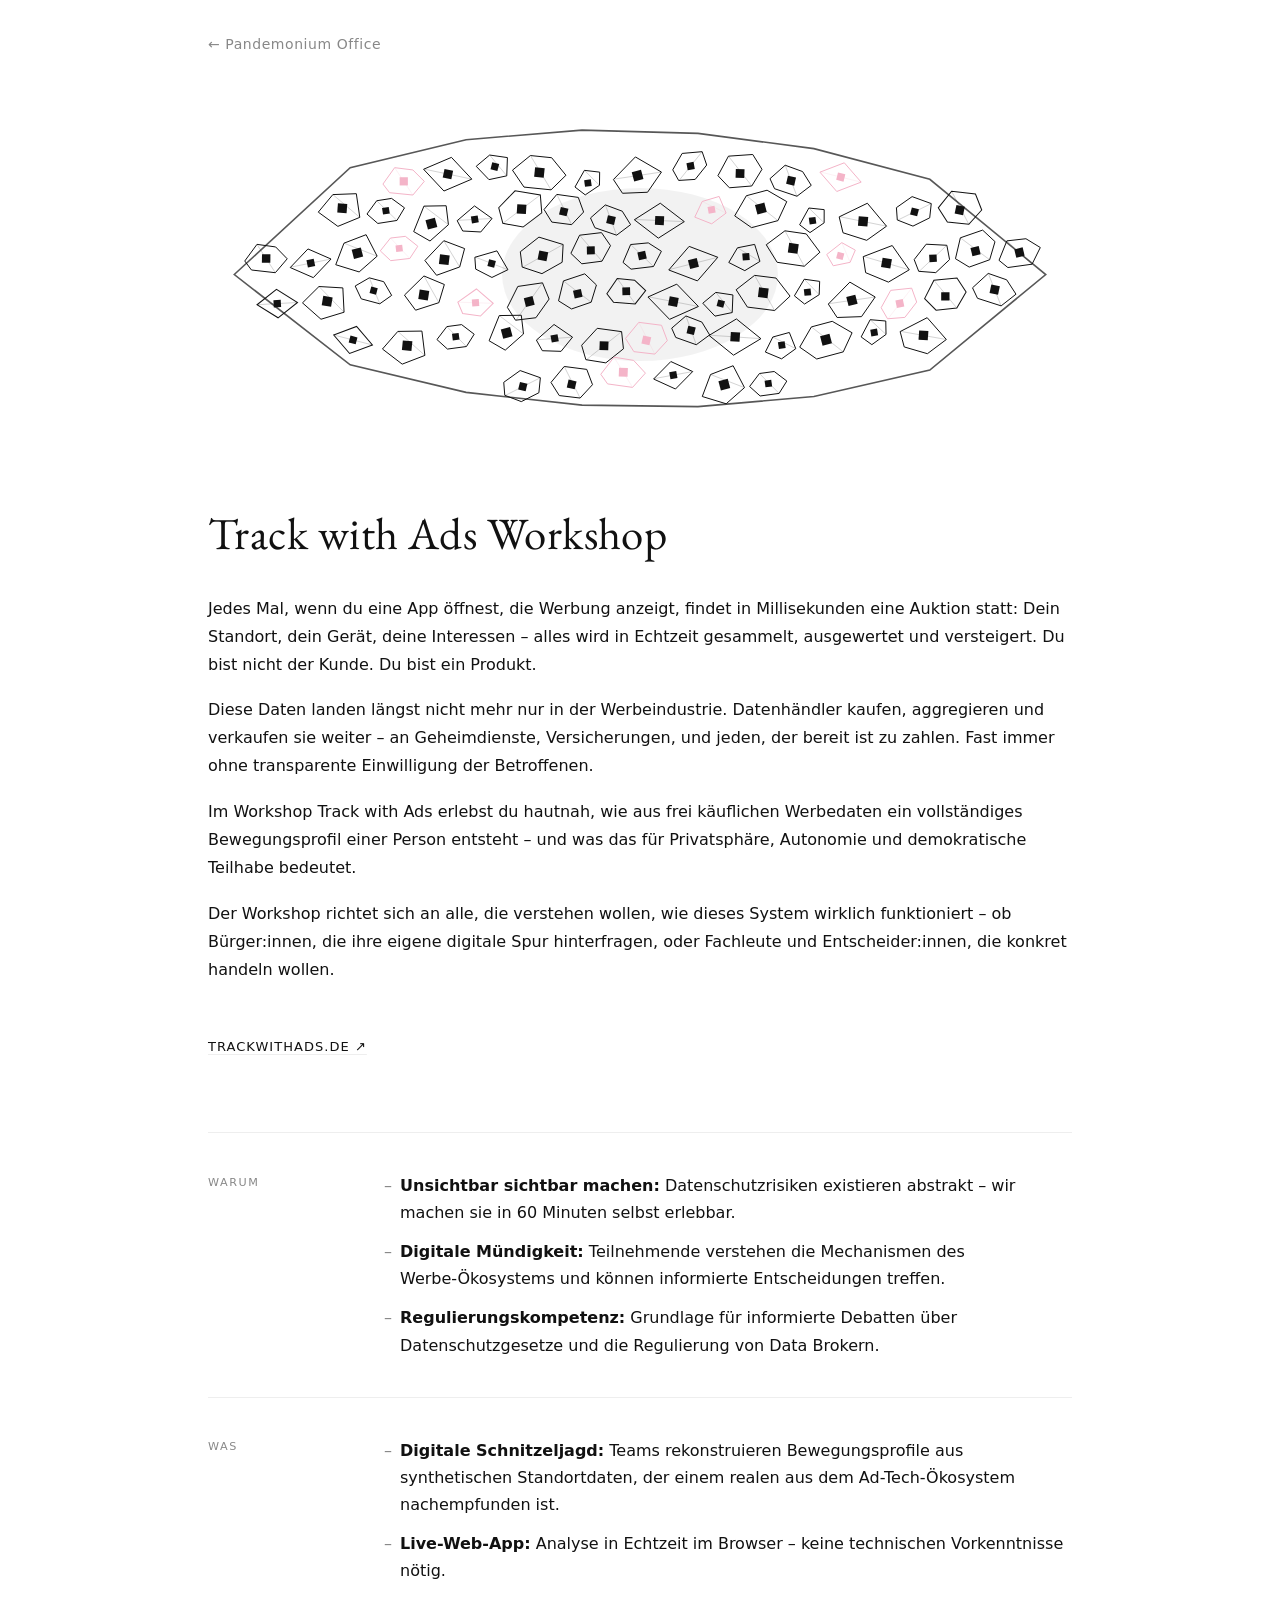
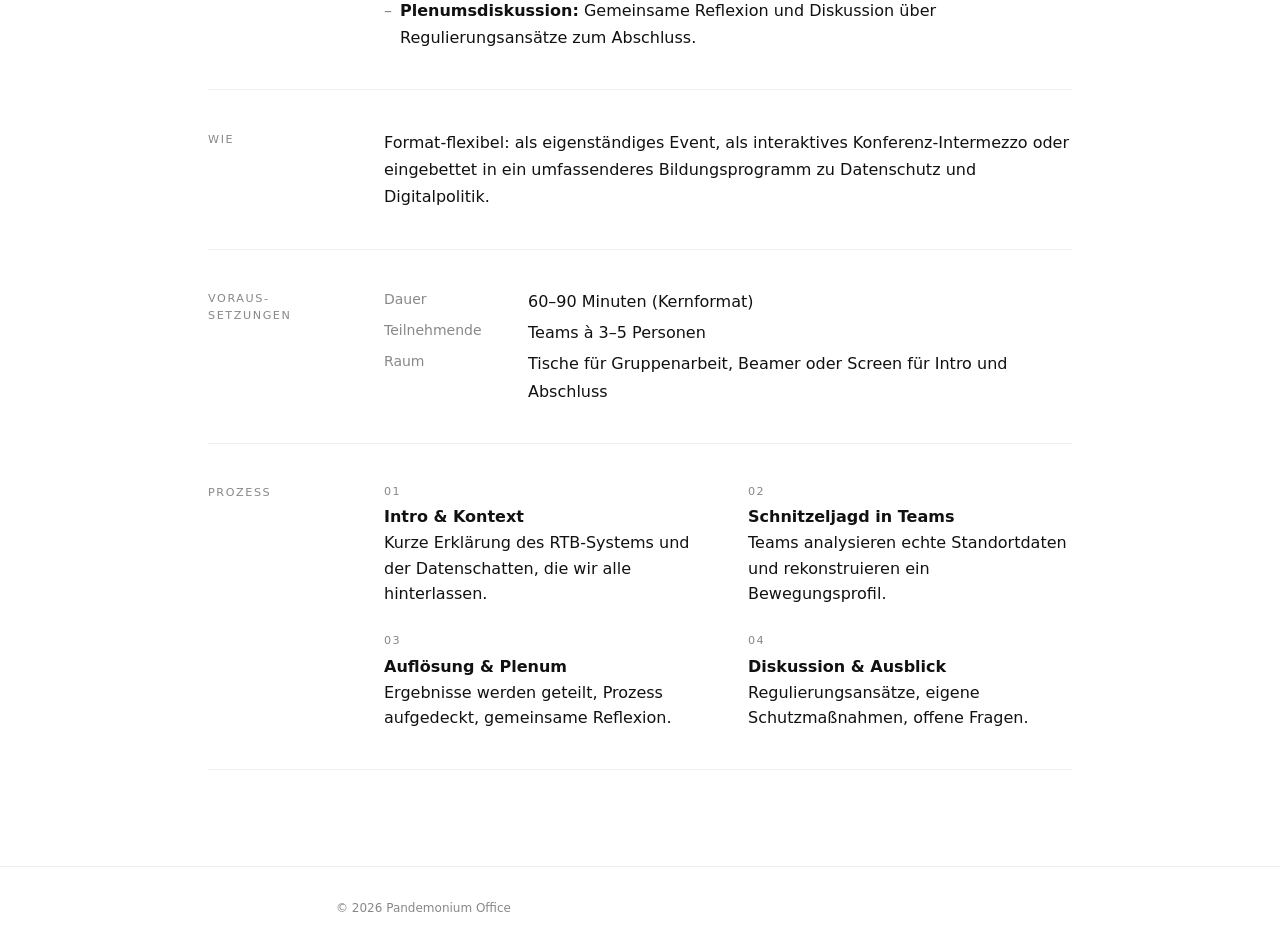
==== track-with-ads.html @ 125833d7 "Add track-with-ads workshop subpage with compound eye logo Co-Authored-By: Claude Sonnet 4.6 <norepl" ====
<!doctype html>
<html lang="de">
  <head>
    <meta charset="utf-8" />
    <meta name="viewport" content="width=device-width, initial-scale=1" />
    <meta name="theme-color" content="#ffffff" />
    <title>Track with Ads Workshop — Pandemonium Office</title>
    <meta
      name="description"
      content="Track with Ads Workshop — a hands-on encounter with online ad tracking by Pandemonium Office."
    />
    <link rel="icon" href="./assets/favicon.svg" type="image/svg+xml" />
    <link rel="preconnect" href="https://fonts.googleapis.com" />
    <link rel="preconnect" href="https://fonts.gstatic.com" crossorigin />
    <link
      href="https://fonts.googleapis.com/css2?family=EB+Garamond:ital,wght@0,400;0,500;1,400&display=swap"
      rel="stylesheet"
    />
    <link rel="stylesheet" href="./styles.css" />
    <style>
      @keyframes geo-eye-blink {
        0%, 86%, 100% { transform: scaleY(1); }
        90%, 93%      { transform: scaleY(0.04); }
        96%           { transform: scaleY(1); }
      }

      :root {
        --content-width: 58rem;
      }

      .project-page {
        min-height: 100svh;
        display: flex;
        flex-direction: column;
      }

      .project-header {
        padding: 2rem 2rem 0;
        max-width: var(--content-width);
        margin-inline: auto;
        width: 100%;
      }

      .back-link {
        font-size: 0.875rem;
        color: var(--text-muted);
        text-decoration: none;
        letter-spacing: 0.04em;
      }

      .back-link:hover,
      .back-link:focus-visible {
        color: var(--text);
      }

      .project-main {
        flex: 1;
        padding: 3rem 2rem 6rem;
        max-width: var(--content-width);
        margin-inline: auto;
        width: 100%;
      }

      .project-eye {
        margin: 0 auto 3.5rem;
        color: var(--text);
      }

      .project-title {
        font-family: var(--font-serif);
        font-size: clamp(1.6rem, 5vw, 2.8rem);
        font-weight: 400;
        letter-spacing: 0.01em;
        line-height: 1.15;
        margin: 0 0 2.2rem;
      }

      .project-body {
        line-height: 1.75;
        margin-bottom: 0;
      }

      .project-body p {
        margin: 0 0 1.1em;
      }

      .project-body p:last-child {
        margin-bottom: 0;
      }

      .project-link {
        display: inline-block;
        margin-top: 2.2rem;
        font-size: 0.8125rem;
        letter-spacing: 0.08em;
        text-transform: uppercase;
      }

      /* ── sections ───────────────────────────────── */

      .project-sections {
        margin-top: 4.5rem;
        border-top: 1px solid var(--border);
      }

      .project-section {
        display: grid;
        grid-template-columns: 8rem 1fr;
        gap: 0 3rem;
        padding: 2.4rem 0;
        border-bottom: 1px solid var(--border);
      }

      .section-label {
        font-size: 0.7rem;
        letter-spacing: 0.14em;
        text-transform: uppercase;
        color: var(--text-muted);
        margin: 0;
        font-family: var(--font);
        font-weight: 400;
        padding-top: 0.25em;
      }

      .section-content {
        min-width: 0;
      }

      .section-list {
        margin: 0;
        padding: 0;
        list-style: none;
        line-height: 1.7;
      }

      .section-list li {
        margin-bottom: 0.75em;
        padding-left: 1em;
        position: relative;
      }

      .section-list li:last-child {
        margin-bottom: 0;
      }

      .section-list li::before {
        content: "–";
        position: absolute;
        left: 0;
        color: var(--text-muted);
      }

      .section-text {
        margin: 0;
        line-height: 1.7;
      }

      .section-meta {
        margin: 0;
        padding: 0;
        list-style: none;
        line-height: 1.7;
      }

      .section-meta li {
        display: grid;
        grid-template-columns: 8.5rem 1fr;
        gap: 0 0.5rem;
        margin-bottom: 0.25em;
      }

      .section-meta li:last-child {
        margin-bottom: 0;
      }

      .meta-key {
        color: var(--text-muted);
        font-size: 0.875em;
      }

      .process-list {
        margin: 0;
        padding: 0;
        list-style: none;
        display: grid;
        grid-template-columns: 1fr 1fr;
        gap: 1.6rem 2.5rem;
      }

      .process-step {
        line-height: 1.6;
      }

      .process-step__num {
        display: block;
        color: var(--text-muted);
        font-size: 0.7rem;
        letter-spacing: 0.12em;
        margin-bottom: 0.35em;
        font-variant-numeric: tabular-nums;
      }

      .process-step__body {
        margin: 0;
      }

      @media (max-width: 600px) {
        .project-section {
          grid-template-columns: 1fr;
          gap: 0.75rem 0;
        }

        .process-list {
          grid-template-columns: 1fr;
        }

        .section-meta li {
          grid-template-columns: 1fr;
        }
      }
    </style>
  </head>
  <body>
    <div class="project-page">
      <header class="project-header">
        <a class="back-link" href="./">← Pandemonium Office</a>
      </header>

      <main class="project-main" id="main">
        <div class="project-eye" id="compound-eye-mount"></div>

        <h1 class="project-title">Track with Ads Workshop</h1>

        <div class="project-body">
          <p>
            Jedes Mal, wenn du eine App öffnest, die Werbung anzeigt, findet in Millisekunden eine
            Auktion statt: Dein Standort, dein Gerät, deine Interessen – alles wird in Echtzeit
            gesammelt, ausgewertet und versteigert. Du bist nicht der Kunde. Du bist ein Produkt.
          </p>
          <p>
            Diese Daten landen längst nicht mehr nur in der Werbeindustrie. Datenhändler kaufen,
            aggregieren und verkaufen sie weiter – an Geheimdienste, Versicherungen, und jeden, der
            bereit ist zu zahlen. Fast immer ohne transparente Einwilligung der Betroffenen.
          </p>
          <p>
            Im Workshop Track with Ads erlebst du hautnah, wie aus frei käuflichen Werbedaten ein
            vollständiges Bewegungsprofil einer Person entsteht – und was das für Privatsphäre,
            Autonomie und demokratische Teilhabe bedeutet.
          </p>
          <p>
            Der Workshop richtet sich an alle, die verstehen wollen, wie dieses System wirklich
            funktioniert – ob Bürger:innen, die ihre eigene digitale Spur hinterfragen, oder
            Fachleute und Entscheider:innen, die konkret handeln wollen.
          </p>
          <a
            class="project-link"
            href="https://www.trackwithads.de/"
            rel="noopener noreferrer"
          >trackwithads.de ↗</a>
        </div>

        <div class="project-sections">

          <section class="project-section">
            <h2 class="section-label">Warum</h2>
            <div class="section-content">
              <ul class="section-list">
                <li><strong>Unsichtbar sichtbar machen:</strong> Datenschutzrisiken existieren abstrakt – wir machen sie in 60 Minuten selbst erlebbar.</li>
                <li><strong>Digitale Mündigkeit:</strong> Teilnehmende verstehen die Mechanismen des Werbe-Ökosystems und können informierte Entscheidungen treffen.</li>
                <li><strong>Regulierungskompetenz:</strong> Grundlage für informierte Debatten über Datenschutzgesetze und die Regulierung von Data Brokern.</li>
              </ul>
            </div>
          </section>

          <section class="project-section">
            <h2 class="section-label">Was</h2>
            <div class="section-content">
              <ul class="section-list">
                <li><strong>Digitale Schnitzeljagd:</strong> Teams rekonstruieren Bewegungsprofile aus synthetischen Standortdaten, der einem realen aus dem Ad-Tech-Ökosystem nachempfunden ist.</li>
                <li><strong>Live-Web-App:</strong> Analyse in Echtzeit im Browser – keine technischen Vorkenntnisse nötig.</li>
                <li><strong>Plenumsdiskussion:</strong> Gemeinsame Reflexion und Diskussion über Regulierungsansätze zum Abschluss.</li>
              </ul>
            </div>
          </section>

          <section class="project-section">
            <h2 class="section-label">Wie</h2>
            <div class="section-content">
              <p class="section-text">Format-flexibel: als eigenständiges Event, als interaktives Konferenz-Intermezzo oder eingebettet in ein umfassenderes Bildungsprogramm zu Datenschutz und Digitalpolitik.</p>
            </div>
          </section>

          <section class="project-section">
            <h2 class="section-label">Voraus&shy;setzungen</h2>
            <div class="section-content">
              <ul class="section-meta">
                <li><span class="meta-key">Dauer</span><span>60–90 Minuten (Kernformat)</span></li>
                <li><span class="meta-key">Teilnehmende</span><span>Teams à 3–5 Personen</span></li>
                <li><span class="meta-key">Raum</span><span>Tische für Gruppenarbeit, Beamer oder Screen für Intro und Abschluss</span></li>
              </ul>
            </div>
          </section>

          <section class="project-section">
            <h2 class="section-label">Prozess</h2>
            <div class="section-content">
              <ol class="process-list">
                <li class="process-step">
                  <span class="process-step__num">01</span>
                  <p class="process-step__body"><strong>Intro &amp; Kontext</strong><br>Kurze Erklärung des RTB-Systems und der Datenschatten, die wir alle hinterlassen.</p>
                </li>
                <li class="process-step">
                  <span class="process-step__num">02</span>
                  <p class="process-step__body"><strong>Schnitzeljagd in Teams</strong><br>Teams analysieren echte Standortdaten und rekonstruieren ein Bewegungsprofil.</p>
                </li>
                <li class="process-step">
                  <span class="process-step__num">03</span>
                  <p class="process-step__body"><strong>Auflösung &amp; Plenum</strong><br>Ergebnisse werden geteilt, Prozess aufgedeckt, gemeinsame Reflexion.</p>
                </li>
                <li class="process-step">
                  <span class="process-step__num">04</span>
                  <p class="process-step__body"><strong>Diskussion &amp; Ausblick</strong><br>Regulierungsansätze, eigene Schutzmaßnahmen, offene Fragen.</p>
                </li>
              </ol>
            </div>
          </section>

        </div>
      </main>

      <footer class="site-footer">
        <p>&copy; <span data-year></span> Pandemonium Office</p>
      </footer>
    </div>

    <script src="./eyes.js"></script>
    <script>
      (function () {
        const yearEl = document.querySelector("[data-year]");
        if (yearEl) yearEl.textContent = String(new Date().getFullYear());

        const mount = document.getElementById("compound-eye-mount");
        if (mount && window.createCompoundEye) {
          createCompoundEye(mount, { width: 760, height: 300, spacing: 42, accentEvery: 9 });
        }
      })();
    </script>
  </body>
</html>
---- styles.css ----
/* Pandemonium Office — white minimalist */

:root {
  --bg: #ffffff;
  --text: #111111;
  --text-muted: #888888;
  --border: #eeeeee;
  --font: system-ui, -apple-system, "Segoe UI", Roboto, Helvetica, Arial, sans-serif;
  --font-serif: "EB Garamond", Georgia, "Times New Roman", serif;
  --brand-pink: #f4b4c8;
  --brand-spin: 24s;
  --max-width: 38rem;
}

*,
*::before,
*::after {
  box-sizing: border-box;
}

html {
  scroll-behavior: smooth;
}

@media (prefers-reduced-motion: reduce) {
  html {
    scroll-behavior: auto;
  }

  .brand-corkscrew {
    display: none;
  }

  .name-slot::before {
    content: "Pandemonium Office";
    font-family: var(--font-serif);
    font-size: clamp(3rem, 16vw, 6.5rem);
    letter-spacing: 0.02em;
    color: var(--brand-pink);
  }

  .name-slot {
    width: auto;
    height: auto;
  }
}

body {
  margin: 0;
  font-family: var(--font);
  font-size: 1rem;
  font-weight: 400;
  line-height: 1.5;
  color: var(--text);
  background: var(--bg);
  -webkit-font-smoothing: antialiased;
}

a {
  color: inherit;
  text-decoration: underline;
  text-underline-offset: 0.2em;
  text-decoration-color: var(--border);
}

a:hover,
a:focus-visible {
  text-decoration-color: var(--text);
}

.sr-only {
  position: absolute;
  width: 1px;
  height: 1px;
  padding: 0;
  margin: -1px;
  overflow: hidden;
  clip: rect(0, 0, 0, 0);
  white-space: nowrap;
  border: 0;
}

.skip-link {
  position: absolute;
  top: -100%;
  left: 1rem;
  z-index: 1000;
  padding: 0.5rem 0.75rem;
  background: var(--text);
  color: var(--bg);
  text-decoration: none;
  font-size: 0.875rem;
}

.skip-link:focus {
  top: 1rem;
}

.letter-spacing {
  letter-spacing: 0.12em;
  text-transform: uppercase;
  font-size: 0.875rem;
}

/* Intro */
.intro {
  position: relative;
  min-height: 100svh;
  overflow: hidden;
  display: flex;
  align-items: center;
  justify-content: center;
  perspective: 900px;
  background: var(--bg);
}

.intro__content {
  position: relative;
  z-index: 2;
  width: min(var(--max-width), calc(100% - 3rem));
}

.intro-list {
  margin: 0;
  padding: 0;
  list-style: none;
}

.intro-list li {
  margin: 0;
}

.intro-list__workshop,
.intro-list__contact {
  margin-top: 2rem;
}

.intro-list__lead {
  display: flex;
  flex-wrap: wrap;
  align-items: baseline;
}

.name-slot {
  display: inline-block;
  width: min(28em, 95vw);
  height: 1.15em;
  flex-shrink: 0;
}

.intro-scroll {
  text-decoration: none;
  color: var(--text-muted);
}

.intro-scroll:hover,
.intro-scroll:focus-visible {
  color: var(--text);
}

.brand-corkscrew {
  position: absolute;
  left: 0;
  right: 0;
  top: 0;
  z-index: 1;
  margin: 0;
  text-align: center;
  white-space: nowrap;
  font-family: var(--font-serif);
  font-size: clamp(3rem, 16vw, 6.5rem);
  font-weight: 400;
  line-height: 1.05;
  letter-spacing: 0.02em;
  color: var(--brand-pink);
  transform-origin: center center;
  animation: brand-corkscrew var(--brand-spin) linear infinite;
  pointer-events: none;
  will-change: transform;
}

@keyframes brand-corkscrew {
  0% {
    transform: rotateY(90deg) translateY(110vh) rotate(5deg);
  }
  100% {
    transform: rotateY(-150deg) translateY(-70vh) rotate(5deg);
  }
}

.site-footer {
  padding: 2rem 1.5rem;
  border-top: 1px solid var(--border);
  text-align: left;
  font-size: 0.75rem;
  color: var(--text-muted);
  background: var(--bg);
}

.site-footer p {
  margin: 0;
  max-width: var(--max-width);
  margin-inline: auto;
}
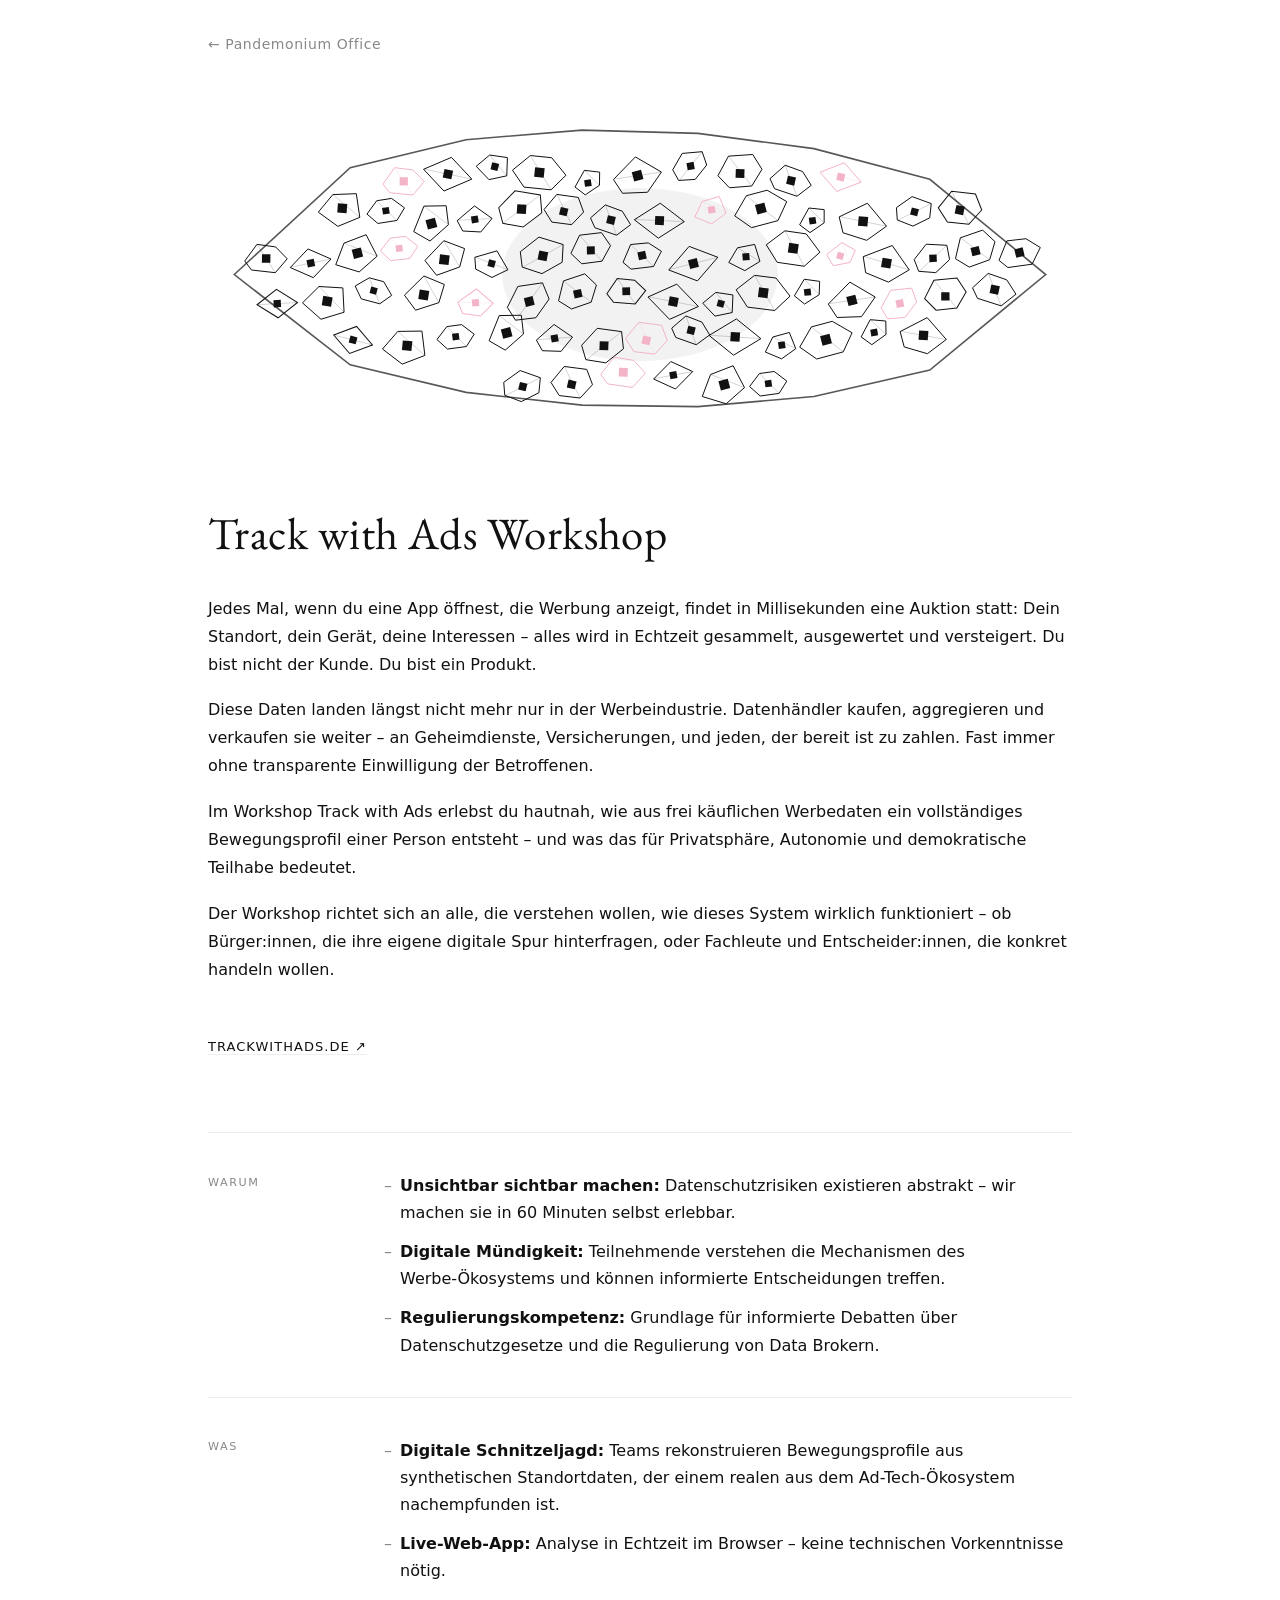
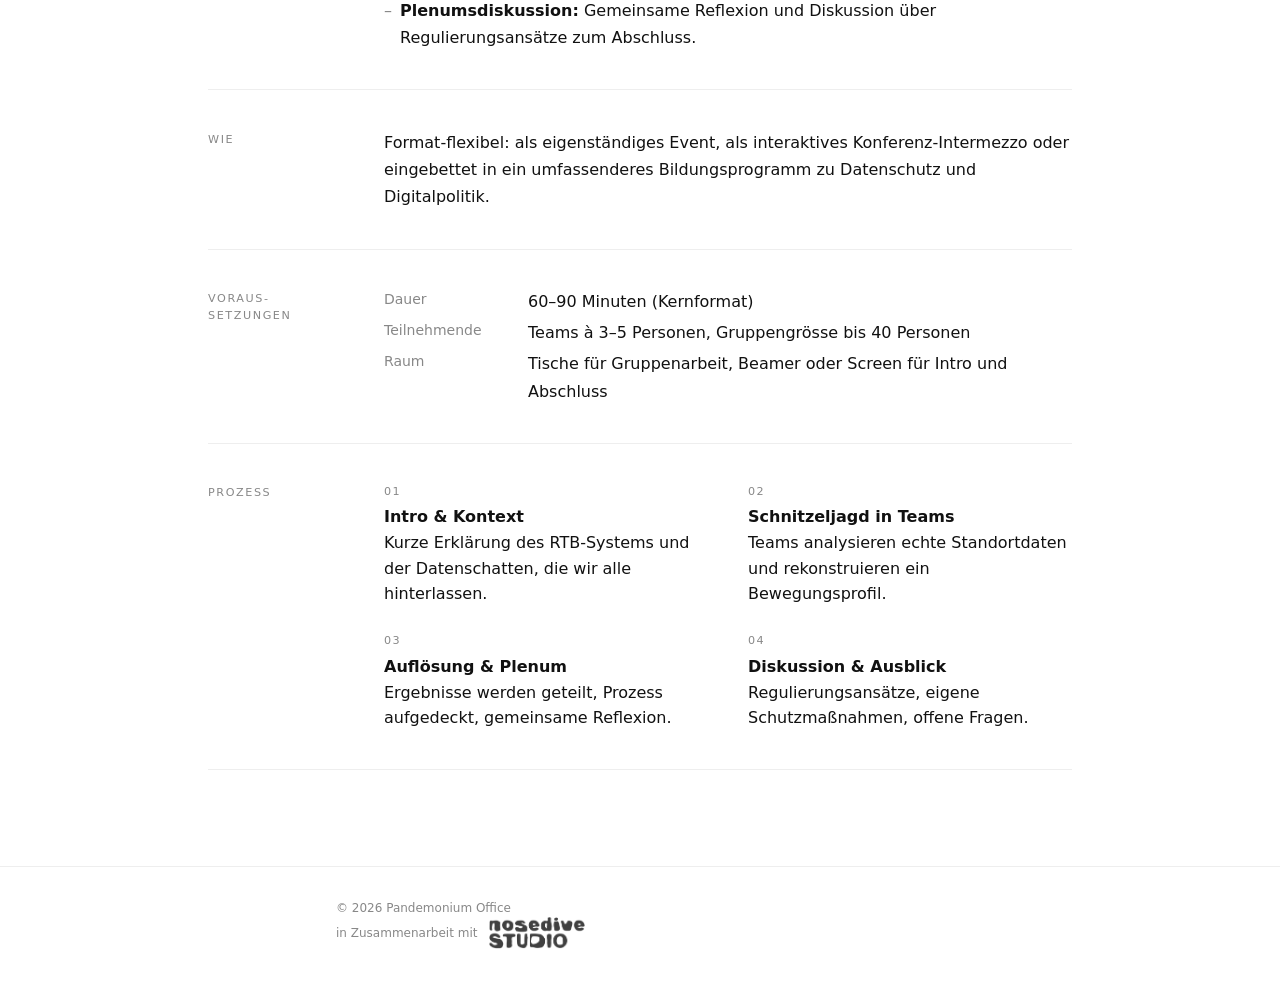
==== commit 4e096cfc: "added some changes in track with ads" ====
--- a/track-with-ads.html
+++ b/track-with-ads.html
@@ -202,6 +202,31 @@
 
       .process-step__body {
         margin: 0;
+      }
+
+      .collab {
+        margin-top: 1.2rem;
+        display: flex;
+        align-items: center;
+        gap: 0.75rem;
+        flex-wrap: wrap;
+      }
+
+      .collab__label {
+        font-size: 0.75rem;
+        color: var(--text-muted);
+      }
+
+      .collab__logo {
+        height: 2rem;
+        width: auto;
+        display: block;
+        mix-blend-mode: multiply;
+        opacity: 0.75;
+      }
+
+      .collab__logo:hover {
+        opacity: 1;
       }
 
       @media (max-width: 600px) {
@@ -295,7 +320,7 @@
             <div class="section-content">
               <ul class="section-meta">
                 <li><span class="meta-key">Dauer</span><span>60–90 Minuten (Kernformat)</span></li>
-                <li><span class="meta-key">Teilnehmende</span><span>Teams à 3–5 Personen</span></li>
+                <li><span class="meta-key">Teilnehmende</span><span>Teams à 3–5 Personen, Gruppengrösse bis 40 Personen</span></li>
                 <li><span class="meta-key">Raum</span><span>Tische für Gruppenarbeit, Beamer oder Screen für Intro und Abschluss</span></li>
               </ul>
             </div>
@@ -330,6 +355,14 @@
 
       <footer class="site-footer">
         <p>&copy; <span data-year></span> Pandemonium Office</p>
+        <p class="collab">
+          <span class="collab__label">in Zusammenarbeit mit</span>
+          <img
+            src="./assets/nosedive-logo.png"
+            alt="nosedive studio"
+            class="collab__logo"
+          />
+        </p>
       </footer>
     </div>
 
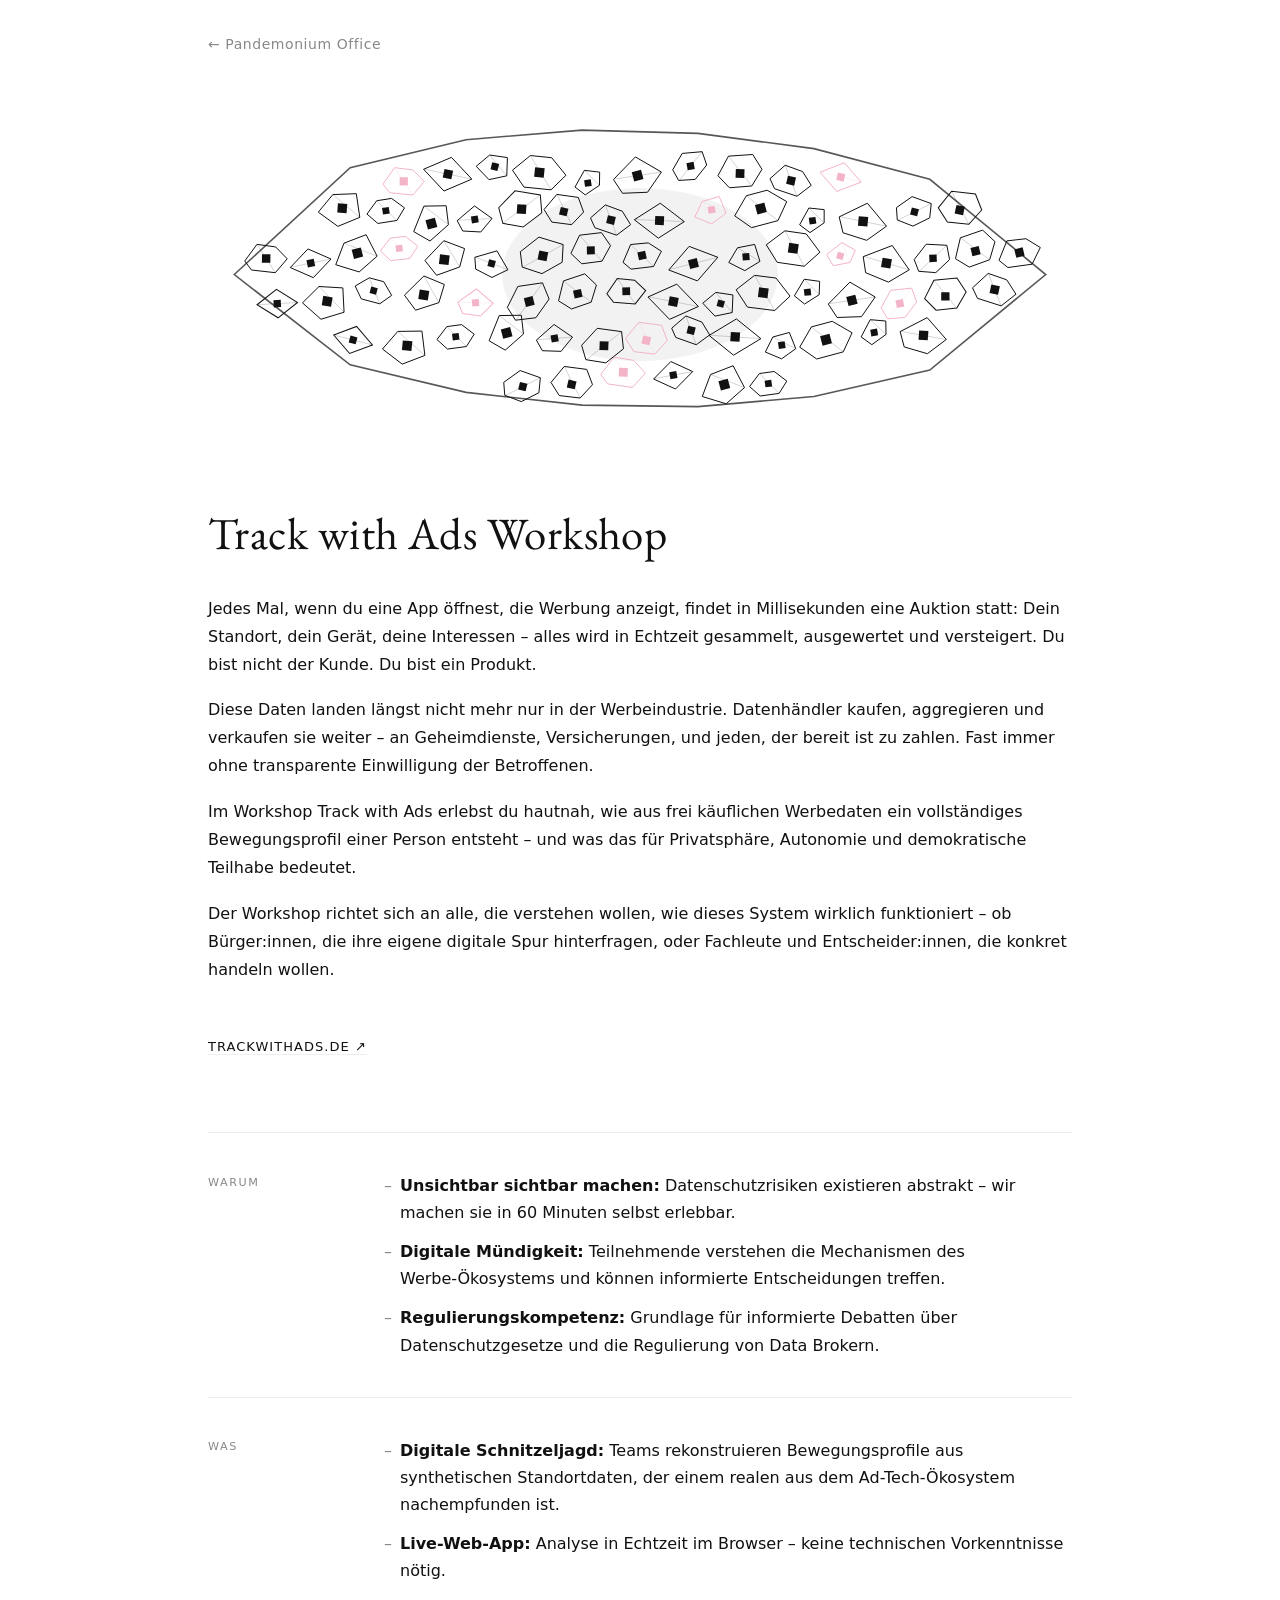
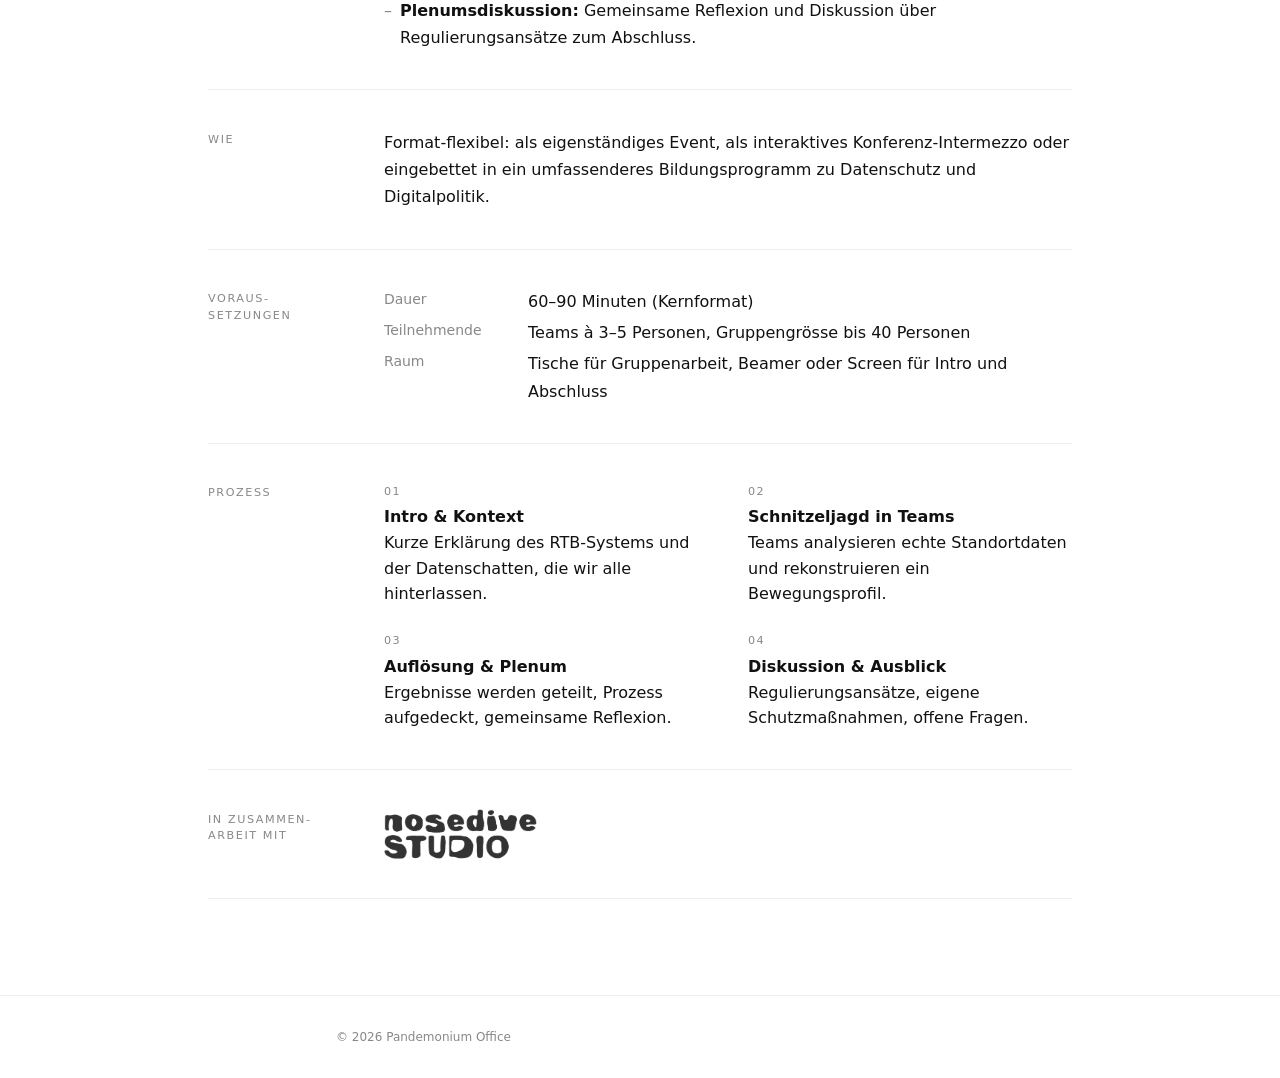
==== commit c81782cf: "added bigger nosedive logo" ====
--- a/track-with-ads.html
+++ b/track-with-ads.html
@@ -204,25 +204,12 @@
         margin: 0;
       }
 
-      .collab {
-        margin-top: 1.2rem;
-        display: flex;
-        align-items: center;
-        gap: 0.75rem;
-        flex-wrap: wrap;
-      }
-
-      .collab__label {
-        font-size: 0.75rem;
-        color: var(--text-muted);
-      }
-
       .collab__logo {
-        height: 2rem;
+        height: 3.2rem;
         width: auto;
         display: block;
         mix-blend-mode: multiply;
-        opacity: 0.75;
+        opacity: 0.8;
       }
 
       .collab__logo:hover {
@@ -350,19 +337,22 @@
             </div>
           </section>
 
+          <section class="project-section collab-section">
+            <h2 class="section-label">in Zusammen&shy;arbeit mit</h2>
+            <div class="section-content">
+              <img
+                src="./assets/nosedive-logo.png"
+                alt="nosedive studio"
+                class="collab__logo"
+              />
+            </div>
+          </section>
+
         </div>
       </main>
 
       <footer class="site-footer">
         <p>&copy; <span data-year></span> Pandemonium Office</p>
-        <p class="collab">
-          <span class="collab__label">in Zusammenarbeit mit</span>
-          <img
-            src="./assets/nosedive-logo.png"
-            alt="nosedive studio"
-            class="collab__logo"
-          />
-        </p>
       </footer>
     </div>
 
